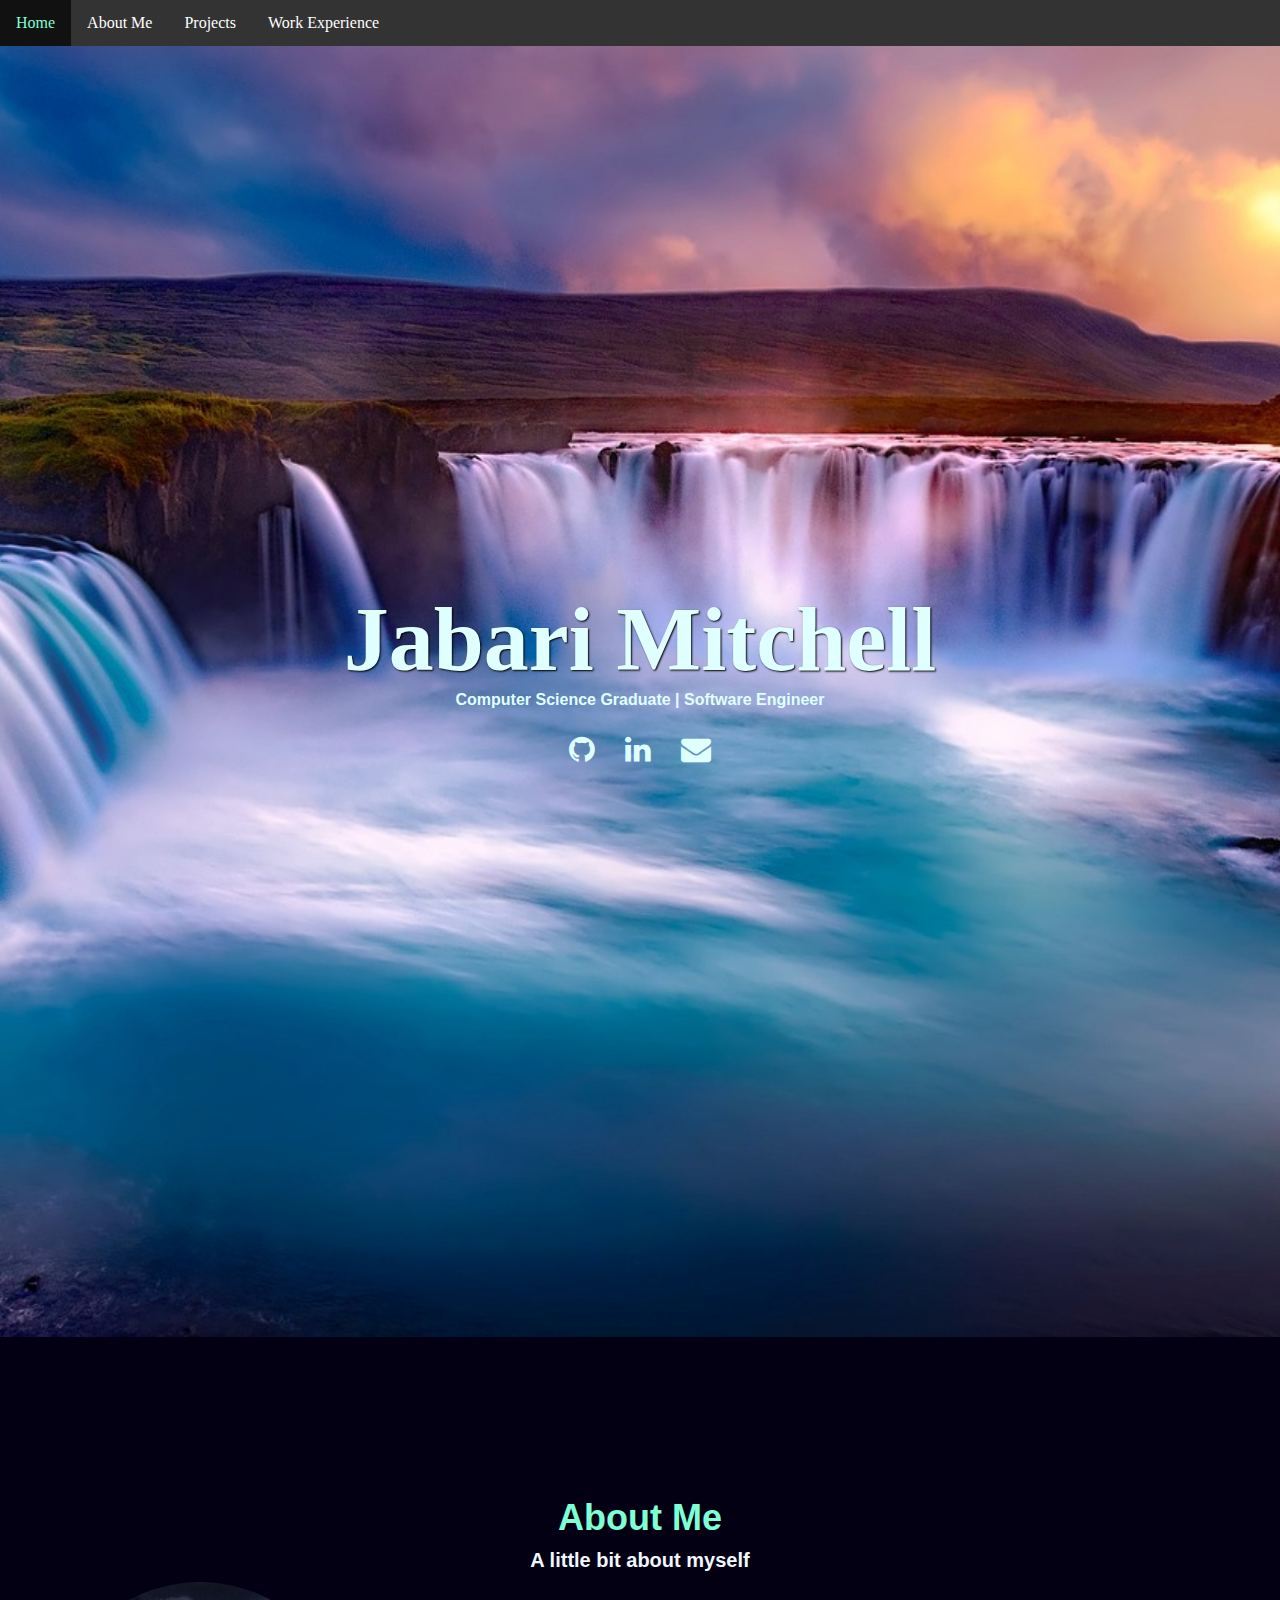
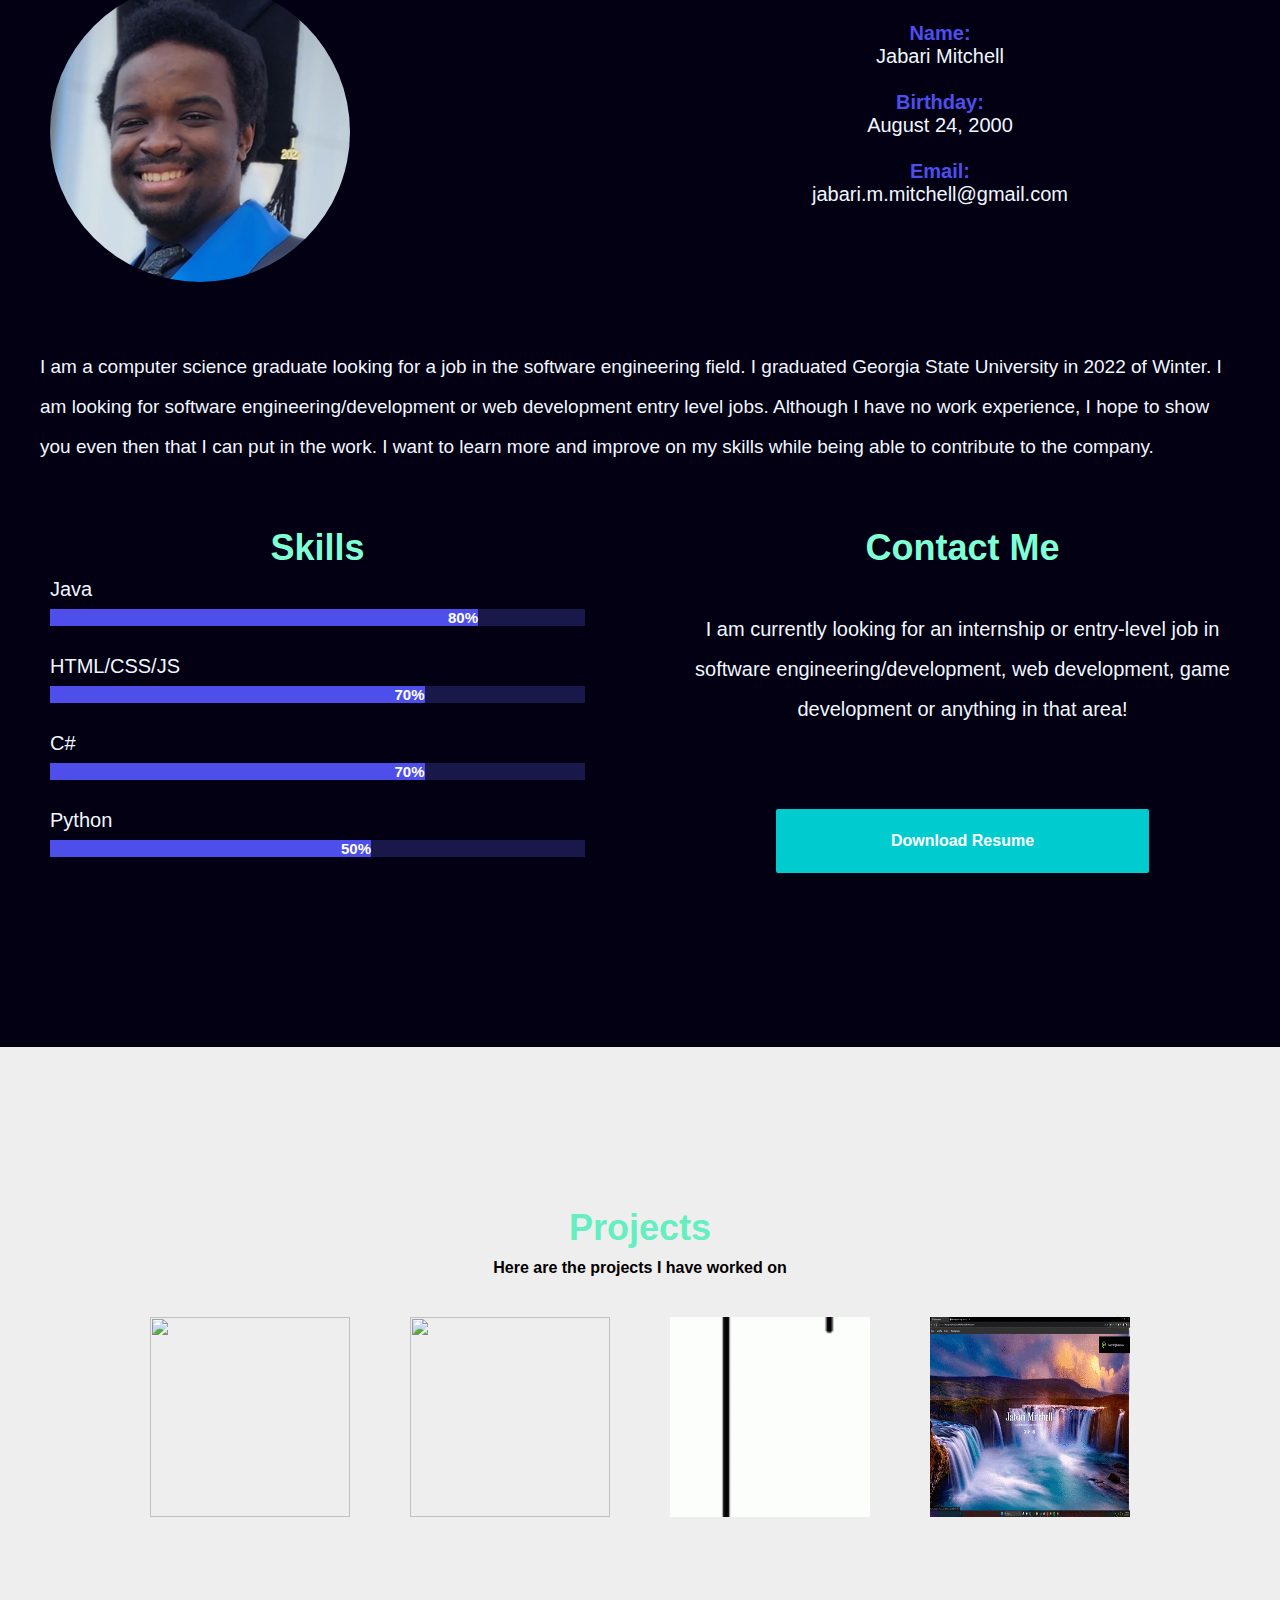
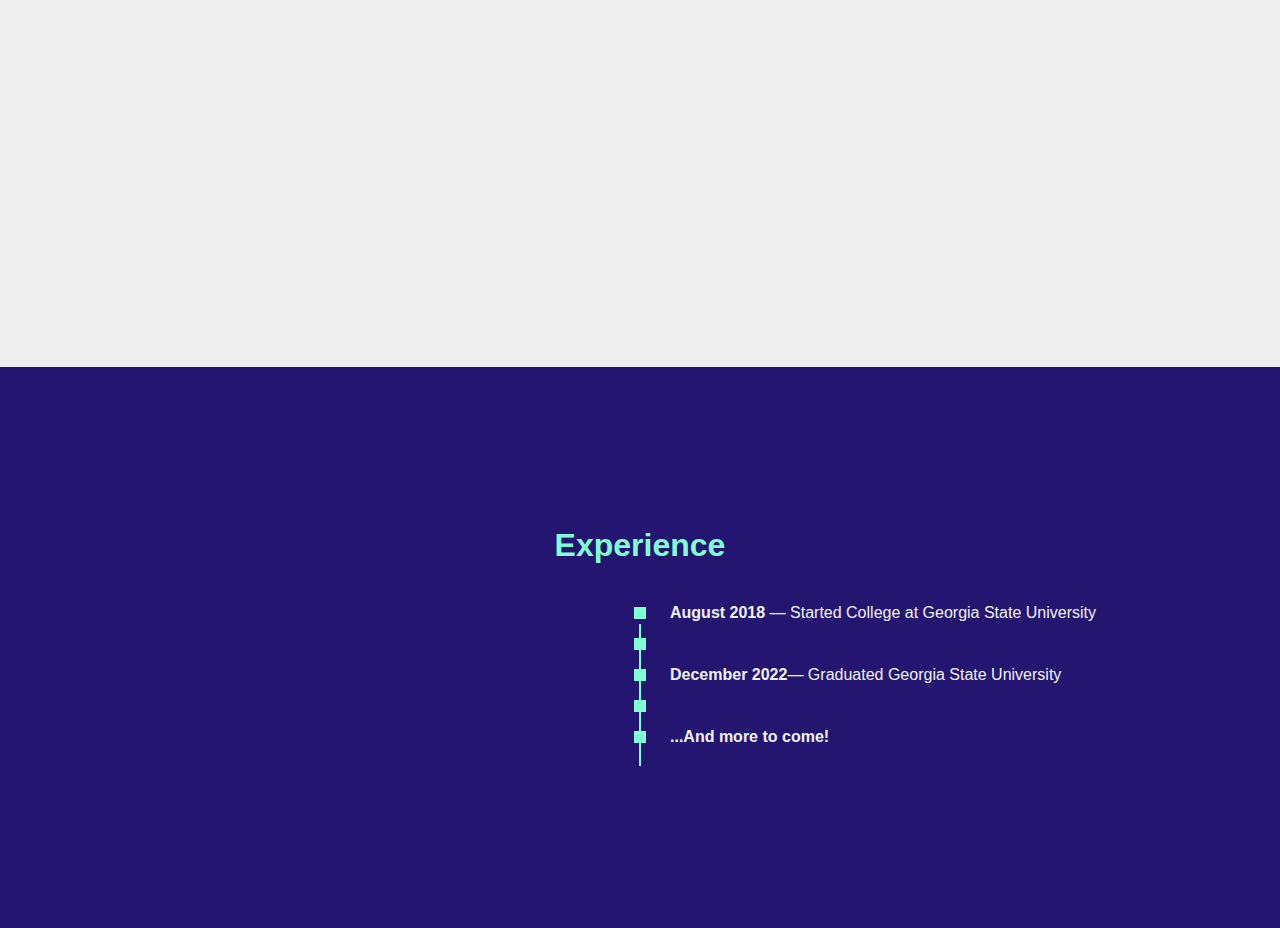
==== index.html @ 63188119 "rename main website file" ====
<!DOCTYPE html>

<html>
<head>
<!--link rel="stylesheet" href="https://www.w3schools.com/w3css/4/w3.css"-->
<meta name="viewport" content="width=device-width, initial-scale=1.0">
<link rel ="stylesheet" href ="mywebsite.css">
<link rel="stylesheet" href="https://cdnjs.cloudflare.com/ajax/libs/font-awesome/4.7.0/css/font-awesome.min.css">
<link rel="stylesheet" href="secondPage.css">
<link rel="stylesheet" href="thirdpage.css">
<link rel="stylesheet" href="fourthPage.css">

</head>
    <body>
        <!--header-->
            <ul class="navbar">
                <li><a class = "nav" href="#first">Home</a></li>
                <li><a class = "nav" href="#about">About Me</a></li>
                <li class = "dropdown"> 
                    <a class = "dropdownbutton" href="#projects">Projects</a>
                    <div class = "dropdown-list">
                        <a href = "Projects.html">Project 1</a>
                        <a href = "Projects.html">Project 2</a>
                        <a href = "Projects.html">Project 3</a>
                    </div>
                </li>
                <li> <a class = "nav" href="workExp.html">Work Experience</a></li>
            </ul>
        <!--/header-->
        <div id="first" class="firstpage" style="height: 1291px;">
            <div class= "intro">
                <h1>Jabari Mitchell</h1>
                <h3>
                    <span>Computer Science Graduate</span>
                     | 
                    <span>Software Engineer</span>
                </h3>
                <ul class="socials">
                    <li class="socials">
                        <a href = "https://github.com/jmitchell8441">
                            <i class = "fa fa-github"></i>
                        </a>
                    </li>
                    <li class="socials">
                        <a href = "https://www.linkedin.com/in/jmitchell441/">
                            <i class = "fa fa-linkedin"></i>
                        </a>
                    </li>
                    <li class="socials">
                        <a href = "mailto:jabari.m.mitchell@gmail.com">
                            <i class = "fa fa-envelope"></i>
                        </a>
                    </li>
                </ul>
            </div>

        </div>
        <!-- This is the about page -->
        <div id="about" class="secondpage" >
            <div class ="aboutme">
                <h1 style="margin-bottom: 10px;">About Me</h1>
                <h2>A little bit about myself</h2>
                    <div class="two">
                        
                        <div class="twochild"><img src="images/profile.jpg" style="height: 300px; width: 300px; border-radius: 50%;"></div>
                        <div class="twochild" style="text-align: center;">
                            <p>
                                <br>
                                <h4>Name:</h4>Jabari Mitchell<br><br>
                                <h4>Birthday: </h4>August 24, 2000<br><br>
                                <h4>Email: </h4>jabari.m.mitchell@gmail.com<br><br>
                            </p>
                        </div>
                    </div>
                    <div class="aboutinfo">
                        <p> I am a computer science graduate looking for a job in the software engineering field. 
                        I graduated Georgia State University in 2022 of Winter. I am looking for software engineering/development 
                        or web development entry level jobs. Although I have no work experience, I hope to show you even then
                        that I can put in the work. I want to learn more and improve on my skills while being able to contribute
                        to the company.</p>
                        </div>
            </div>
            <div class="aboutme">
            <div class="two">
                <div class="twochild" style="padding-right: 100px;">
                    <h1>Skills</h1>
                    <p>Java</p>
                        <div class="containerskill">
                            <div class="skill java">80%</div>
                        </div>
                        <p>HTML/CSS/JS</p>
                        <div class="containerskill">
                            <div class="skill htmlcssjs">70%</div>
                        </div>
                        <p>C#</p>
                        <div class="containerskill">
                            <div class="skill csharp">70%</div>
                        </div>
                        <p>Python</p>
                        <div class="containerskill">
                            <div class="skill python">50%</div>
                        </div>
                    </div>
                    <div class="twochild">
                        <h1>Contact Me</h1>
                        <p style="text-align:center;"> <br>I am currently looking for an internship or entry-level job in software engineering/development, web development, game development or anything in that area! <br><br><br> <a href="files/Jabari Mitchell - Resume 2.docx" title="Download Resume" class="resume" style="text-align: center;">Download Resume</a></p>
                    </div>
                    </div>
                </div>
            </div>
            <div id="projectabs" class="thirdpage">
                <div class="header"> 
                    <h1>Projects</h1>
                    <h2 style="margin-bottom:10px;">  Here are the projects I have worked on</h2>
                </div>
                <div class="grid">
                    <div class="gridelements">
                        <div class="projectpic">
                            <img src="images/project1.gif">
                        </div>
                        <a href="https://github.com/jmitchell8441/FInal-Project-3D-Compuiter-Graphics" target="_blank">
                            <div class="projdesc">
                                <h5>Grapple Adventure</h5>
                                <p>Unity game using C#</p>
                            </div>
                        </a>
                    </div>
                        
                    <div class="gridelements">
                        <div class="projectpic">
                            <img src="images/project2.gif">
                        </div>
                    <a href="https://github.com/jmitchell8441/15piecepuzzle" target="_blank">
                        <div class="projdesc">
                            <h5>15-Piece Puzzle</h5>
                            <p>Javascipt puzzle with multiple features</p>
                        </div>
                    </div>
                    </a>
                    <div class="gridelements">
                        <div class="projectpic"><img src="images/project3.gif"></div>
                        <a href="https://github.com/jmitchell8441/php-hangman" target="_blank">
                            <div class="projdesc">
                                <h5>PHP Hangman</h5>
                                <p>hangman game using php</p>
                            </div>
                        </a>
                    </div>
                    <div class="gridelements">
                        <div class="projectpic"><img src="images/website.gif"></div>
                            <div class="projdesc">
                              <h5>This Website</h5>
                              <p>Website using HTML and CSS</p>
                            </div>
                        </div>
                    </div>
                    
                    
                    
                </div>

                

            </div>

            <div id="timelines" class="fourthpage">
                <div class="timeline-area">
                    <div class="container">
                      <div class="timelines">
                        <h2>Experience</h2>
                      </div>
                      <div class="all-timelines">
                        <!--SINGLE TIMELINE-->
                        <div class="single-timeline d-flex-2">
                          <div class="timeline-blank"></div>
                          <div class="timeline-text d-flex-2">
                            <span>
                              <h6>August 2018</h6> — Started College at Georgia State University
                            </span>
                            <div class="t-square"></div>
                          </div>
                        </div>
                        <!--SINGLE TIMELINE-->
                        <div class="single-timeline d-flex-2">
                          <div class="timeline-blank"></div>
                          <div class="timeline-text d-flex-2">
                            <span>
                              
                            </span>
                            <div class="t-square"></div>
                          </div>
                        </div>
                        <!--SINGLE TIMELINE-->
                        <div class="single-timeline d-flex-2">
                          <div class="timeline-blank"></div>
                          <div class="timeline-text d-flex-2">
                            <span>
                              <h6>December 2022 </h6>— Graduated Georgia State University
                            </span>
                            <div class="t-square"></div>
                          </div>
                        </div>
                        <!--SINGLE TIMELINE-->
                        <div class="single-timeline d-flex-2">
                          <div class="timeline-blank"></div>
                          <div class="timeline-text d-flex-2">
                            <span>
                              
                            </span>
                            <div class="t-square"></div>
                          </div>
                        </div>
                        <div class="single-timeline d-flex-2">
                          <div class="timeline-blank"></div>
                          <div class="timeline-text d-flex-2">
                            <span>
                              <h6> ...And more to come!</h6>
                            </span>
                            <div class="t-square"></div>
                          </div>
                        </div>
                        
                      </div>
                    </div>
                      </div>
                </div>
            </div>
        </div>
    </body>

</html>
---- mywebsite.css ----
html, body, div, span, object, iframe, h1, h2, h3, h4, h5, h6, p, blockquote, pre, abbr, address, cite, code, del, dfn, em, img, ins, kbd, q, samp, small, strong, sub, sup, var, b, i, dl, dt, dd, ol, ul, li, fieldset, form, label, legend, table, caption, tbody, tfoot, thead, tr, th, td, article, aside, canvas, details, figcaption, figure, footer, header, hgroup, menu, nav, section, summary, time, mark, audio, video {
  margin: 0;
  padding: 0;
  border: 0;
  outline: 0;
  font-size: 100%;
  vertical-align: center;
  background: transparent;
  scroll-behavior: smooth;
}

header{
  min-height: 500px;
  width: 100%;
  text-align: center;
  overflow: hidden;
  
}

ul.navbar{
  position: sticky;
  top: 0;
  list-style-type: none;
  margin: 0;
  padding: 0;
  overflow: hidden;
  width: auto;
  background-color: #333;
  text-align: center;
  z-index: 10;
}
div.firstpage{
  width: 100%;
  background: black url(images/waterfall.jpg) no-repeat top center;
  background-size: cover !important;
  text-align: center;
  vertical-align: center;
  display: flex;
  align-items: center;
}
  
li {
  float: left;
}
  
.nav, .dropdownbutton{
    display: block;
    color: white;
    text-align: center;
    padding: 14px 16px;
    text-decoration: none;
  }
  
  /* Change the link color to #111 (black) on hover */
li a.nav:hover, .dropdown:hover {
    background-color: #111;
    color:aquamarine;
  }

.selected{
    background-color: #111;
    display: block;
    color: aquamarine;
    text-align: center;
    padding: 14px 16px;
    text-decoration: none;
}


  li.dropdown {
    display: inline-block;
}

.dropdown-list a {
  color: black;
  padding: 12px 16px;
  text-decoration: none;
  display: block;
  text-align: left;
  z-index: 10;
}

.dropdown-list{
  display: none;
  position: absolute;
  background-color: #f9f9f9;
  min-width: 160px;
  box-shadow: 0px 8px 16px 0px rgba(0,0,0,0.2);
  z-index: 1;
}

.dropdown:hover .dropdown-list {
  display: block;
}

.dropdown-list a:hover {
  background-color: gainsboro;
  color: black;
}

.firstpage h1{
  font-size: 90px;
  font: 'Gill Sans', sans-serif;
  color:lightcyan;
  text-align: center;
  text-shadow: 1px 1px 2px black;
}
.intro{
  vertical-align: middle;
  margin-left: auto;
  margin-right: auto;
}

h3{
  color:lightcyan;
  text-align: center;
}

.btn {
  background-color: aqua;
  border: none;
  color: white;
  padding: 12px 16px;
  font-size: 16px;
  cursor: pointer;
  text-align: center;
}

ul.socials {
  margin: 24px 0;
  padding: 0;
  font-size: 30px;
  text-align: center;
  text-decoration: none;
  list-style-type: none;
  display: inline-block;
}

li.socials{
  display: inline-block;
  margin: 0 15px;
  padding: 0;
}

.socials li a{
  color:lightcyan;
  text-align: center;
  transform: translate(-50%, -50%);
}
---- secondPage.css ----
.secondpage{
    padding-top: 10rem;
    padding-bottom: 10rem;
    background-color: #030014;
    color:aliceblue;
    max-width: 100%;
    font-size: 20px;
    font-family: 'opensans-regular', sans-serif;
}



.secondpage h1, h2, h3, h4, h5{
    font-family: 'opensans-bold', sans-serif; 
    text-align: center;
}

.secondpage h1{
    font-size: 36px;
    color: aquamarine;
    text-align: center;
}

.secondpage h4{
    color: #4E4FEB;
}

.secondpage p{
    line-height: 40px;
}


.two{
    background-color:transparent;
    width:100%; 
    display:flex;
}
.personal{
    background-color: transparent;
    width: 500px;
    margin:auto;
    float: left;
}
.twocolumn{
    float:left;
    background-color: transparent;

}

.aboutme{
    background-color:transparent;
    margin: auto;
    width: 1200px;
}

.aboutinfo{
    padding-top: 50px;
    padding-bottom: 50px;
    font-size: 19px;
}

.twochild{
    float:left;
    padding: 10px;
    background-color: transparent;
    width:50%;
}

.containerskill {
    background-color: #18184b;
    width: 100%;
}

.skill {
    background-color: #4E4FEB;
    color: white;
    font-weight: bold;

    padding: .01px;
    text-align: right;
    font-size: 15px;
    margin-top: 5x;
    margin-bottom: 20px;
    margin-right: 10px;
}

.java {
    width: 80%;
}

.python {
    width: 60%;
}

.htmlcssjs{
    width: 70%;
}

.csharp{
    width: 70%;
}

.resume{
    width: 60%;
    text-decoration: none;
    border: none;
    color: #EEEEEE;
    padding: 12px 26px;
    text-align: center;
    display: inline-block;
    font-size: 16px;
    margin: 4px 2px;
    transition-duration: 0.4s;
    cursor: pointer;
    background-color: rgba(0, 255, 255, 0.801); 
    color: white;
    border-radius: 2px;
    margin: auto;
    font-weight: bold;
}
.resume:hover{
    background-color:#4E4FEB;
}
---- thirdpage.css ----
.thirdpage{
    padding-top: 10rem;
    padding-bottom: 10rem;
    background-color: #EEEEEE;
    color:black;
    max-width: 100%;
    text-align: center;
    font-family: 'Franklin Gothic Medium', 'Arial Narrow', Arial, sans-serif;
    display: block;
    overflow: auto;
    min-height: 600px;
}

.thirdpage h1{
    font-size: 36px;
    color: rgb(101, 238, 192);
    text-align:center;
    margin-bottom: 10px;
}

.grid{
    max-width: 1040px;
    height: 400px;
    padding-top: 20px;
    margin:auto;
}

.gridelements{
    width:200px;
    height:200px;
    float: left;
    padding: 10px 30px;
    position: relative;
}

.gridelements img{
    width: 100%;
    height: 100%;
}

.projectpic{
    position: absolute;
    width:200px;
    height:200px;
}

.projdesc{
    background-color: rgba(0, 0, 0, 0.548);
    width:200px;
    height:200px;
    position: absolute;
    opacity: 0%;
    transition-duration: 0.5s;
    z-index: 9;
    text-decoration: none;
    color:#EEEEEE;
}

.projdesc:hover{
    opacity: 100%
}
---- fourthPage.css ----
.fourthpage {
    box-sizing: border-box;
    background-color: #241571;
    font-family: Helvetica, sans-serif;
    padding-top: 5rem;
    padding-bottom: 5rem;
  }
  .fourthpage * {
    margin: 0;
    padding: 0;
  }
  
  .fourthpage body {
    background-color: #1d2123;
    font-family: "Inter", sans-serif;
  }
  
  .fourthpage ul {
    list-style: none;
    margin: 0 !important;
  }
  
  .fourthpage a {
    text-decoration: none !important;
    display: inline-block;
  }
  
  .fourthpage img {
    max-width: 100%;
  }
  
  .fourthpage button:focus {
    outline: none;
  }
  
  .fourthpage h1,
  .fourthpage h2,
  .fourthpage h3,
  .fourthpage h4,
  .fourthpage h5,
  .fourthpage h6 {
    color: black;
    margin: 0;
  }
  .fourthpage p {
    font-size: 14px;
    line-height: 26px;
    margin: 0;
  }
  .container {
    width: 100%;
    max-width: 1140px;
    padding: 0 15px;
    box-sizing: border-box;
    margin: 0 auto;
  }
  .timelines h2 {
    text-align: center;
    color: aquamarine;
    font-weight: 600;
    margin-bottom: 40px;
    font-size: 32px;
  }
  .d-flex-2 {
    display: flex;
    align-items: center;
  }
  .timeline-area {
    padding: 80px 0;
  }
  .all-timelines {
    position: relative;
  }
  .all-timelines::before {
    content: "";
    position: absolute;
    left: 0;
    right: 0;
    margin: auto;
    height: 100%;
    width: 2px;
    background: aquamarine;
    top: 20px;
  }
  .single-timeline {
    margin-bottom: 22px;
  }
  .timeline-blank {
    width: 50%;
  }
  .timeline-text {
    width: 50%;
    padding-left: 30px;
    -webkit-box-sizing: border-box;
    box-sizing: border-box;
    position: relative;
  }
  .timeline-text h6 {
    color: #f0f1f2;
    font-weight: 900;
    display: inline-block;
    font-size: 1rem;
  }
  .timeline-text span {
    color: #f0f1f2;
    display: block;
    width: 100%;
  }
  .single-timeline:nth-child(even) .timeline-text span {
    text-align: right;
  }
  .t-square {
    content: "";
    position: absolute;
    width: 12px;
    height: 12px;
    left: -6px;
    background: aquamarine;
  }
  .single-timeline:nth-child(even) {
    -webkit-box-orient: horizontal;
    -webkit-box-direction: reverse;
    -ms-flex-direction: row-reverse;
    flex-direction: row-reverse;
  }
  .single-timeline:nth-child(even) .t-square {
    right: -6px;
    left: unset;
  }
  .single-timeline:nth-child(even) .timeline-text {
    padding-left: 0;
    padding-right: 30px;
    text-align: right;
  }
  
  @media all and (max-width: 991px) {
  }
  @media all and (max-width: 768px) {
    .all-timelines::before {
      right: unset;
      top: 0;
    }
    .single-timeline:nth-child(2n) .timeline-text {
      padding-left: 30px;
      padding-right: 0;
      text-align: left;
    }
    .single-timeline:nth-child(2n) .t-square {
      left: -6px;
      right: unset;
    }
    .timeline-blank {
      display: none;
    }
    .timeline-text {
      width: 100%;
    }
    .single-timeline:nth-child(even) .timeline-text span {
      text-align: left !important;
    }
  }
  @media all and (max-width: 575px) {
  }
  @media all and (max-width: 360px) {
    .all-timelines::before {
      top: 32px;
    }
  }
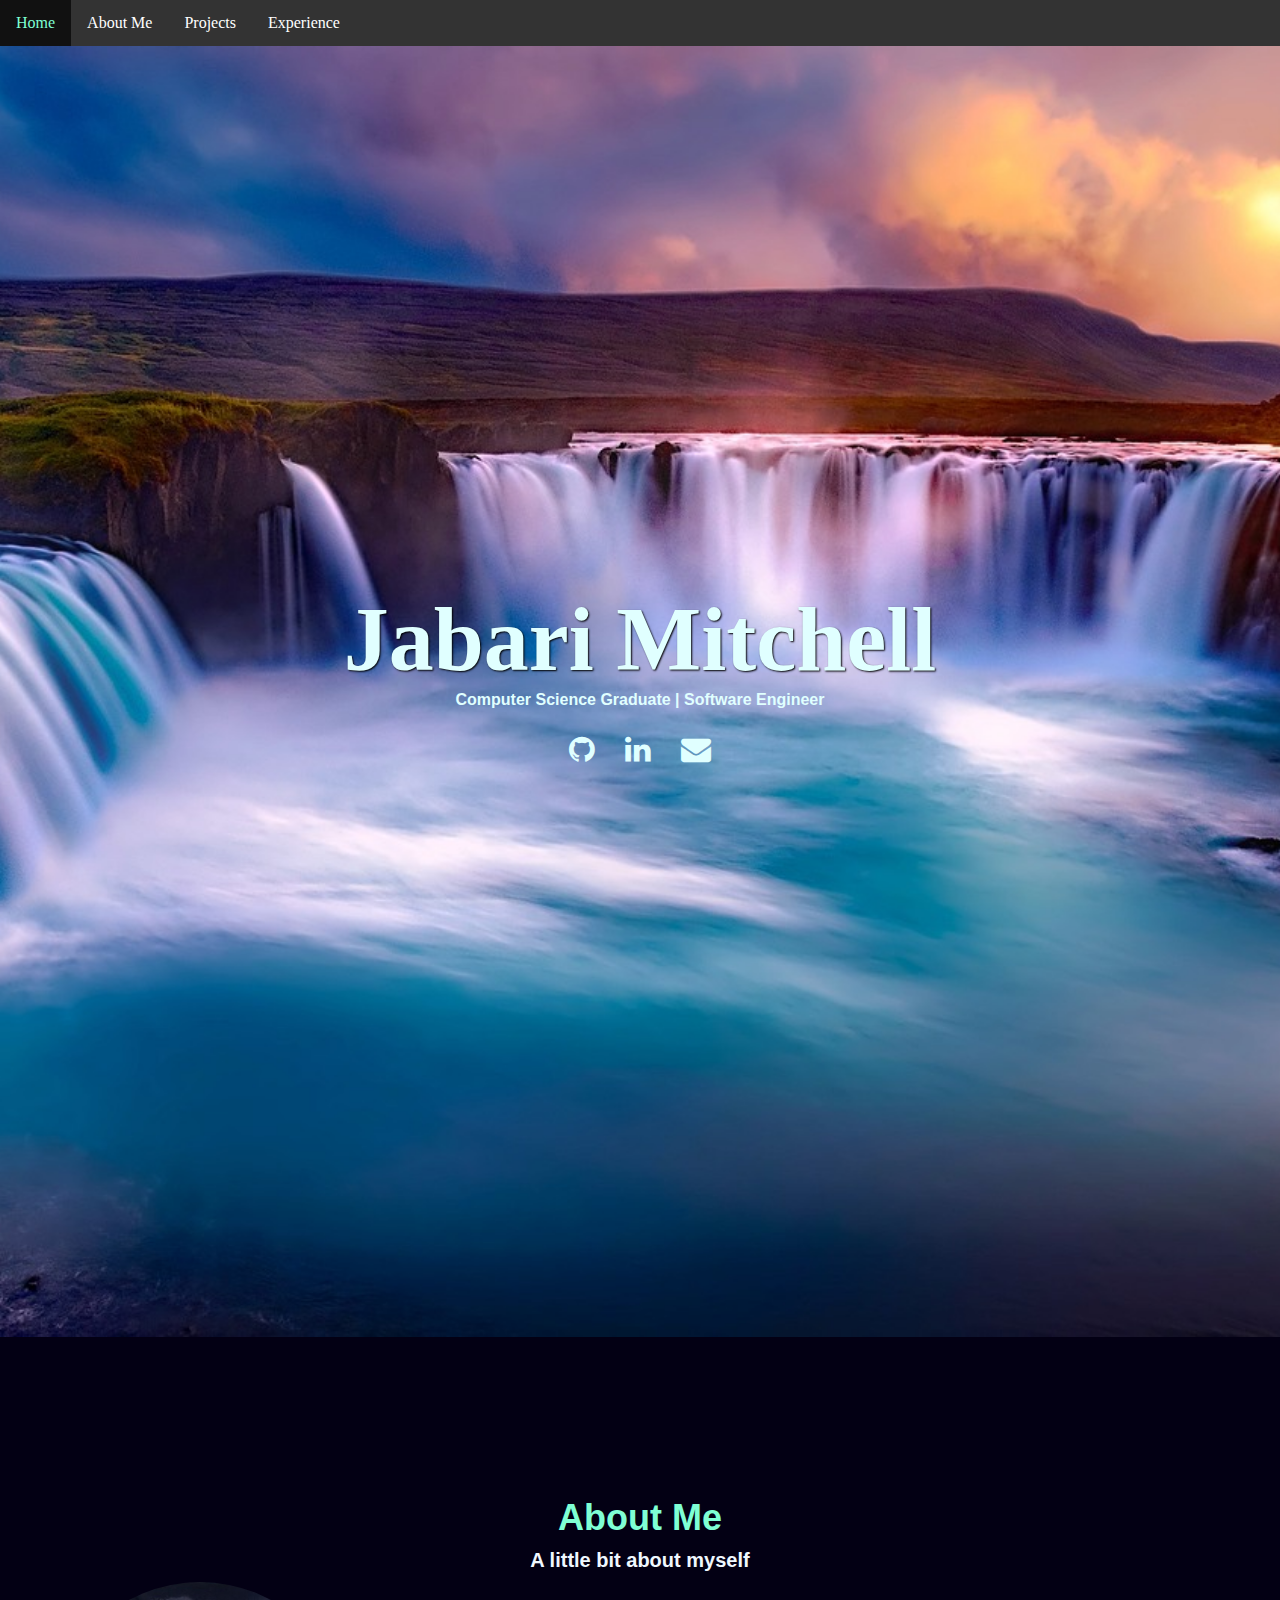
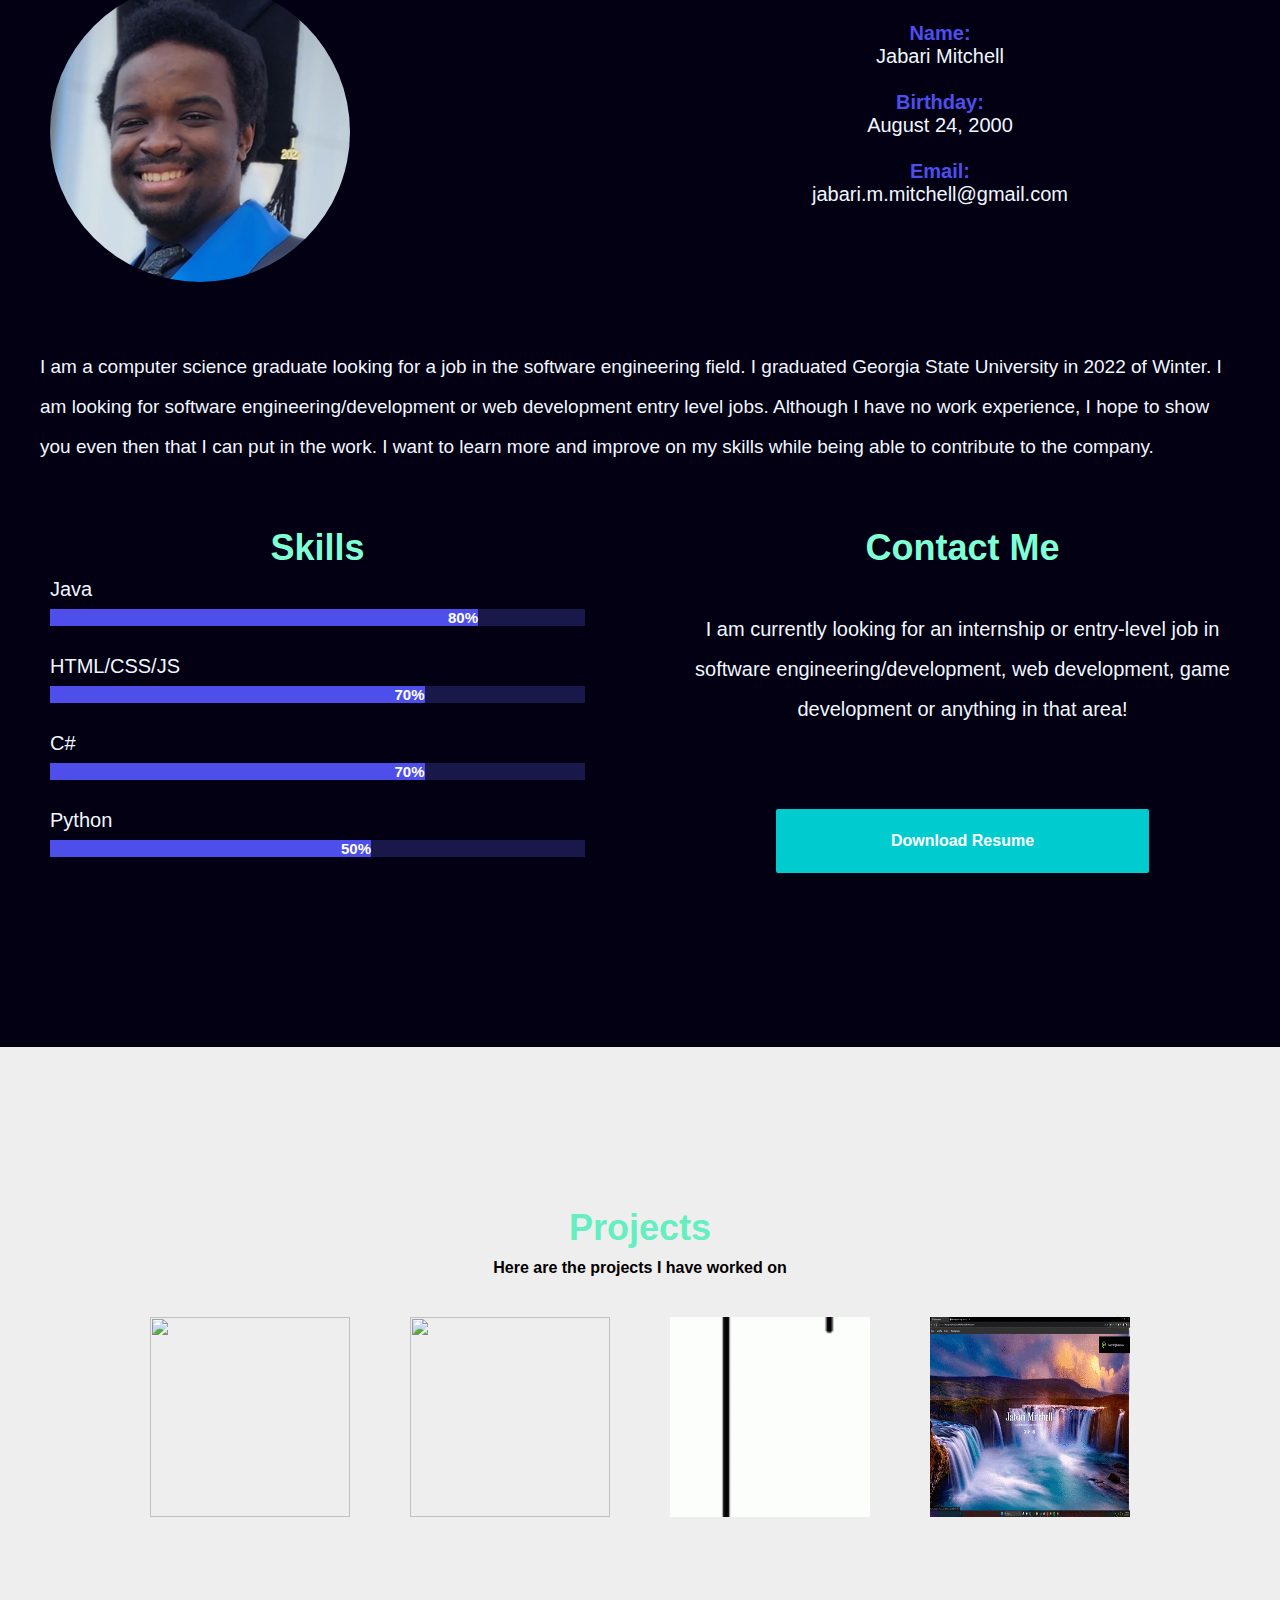
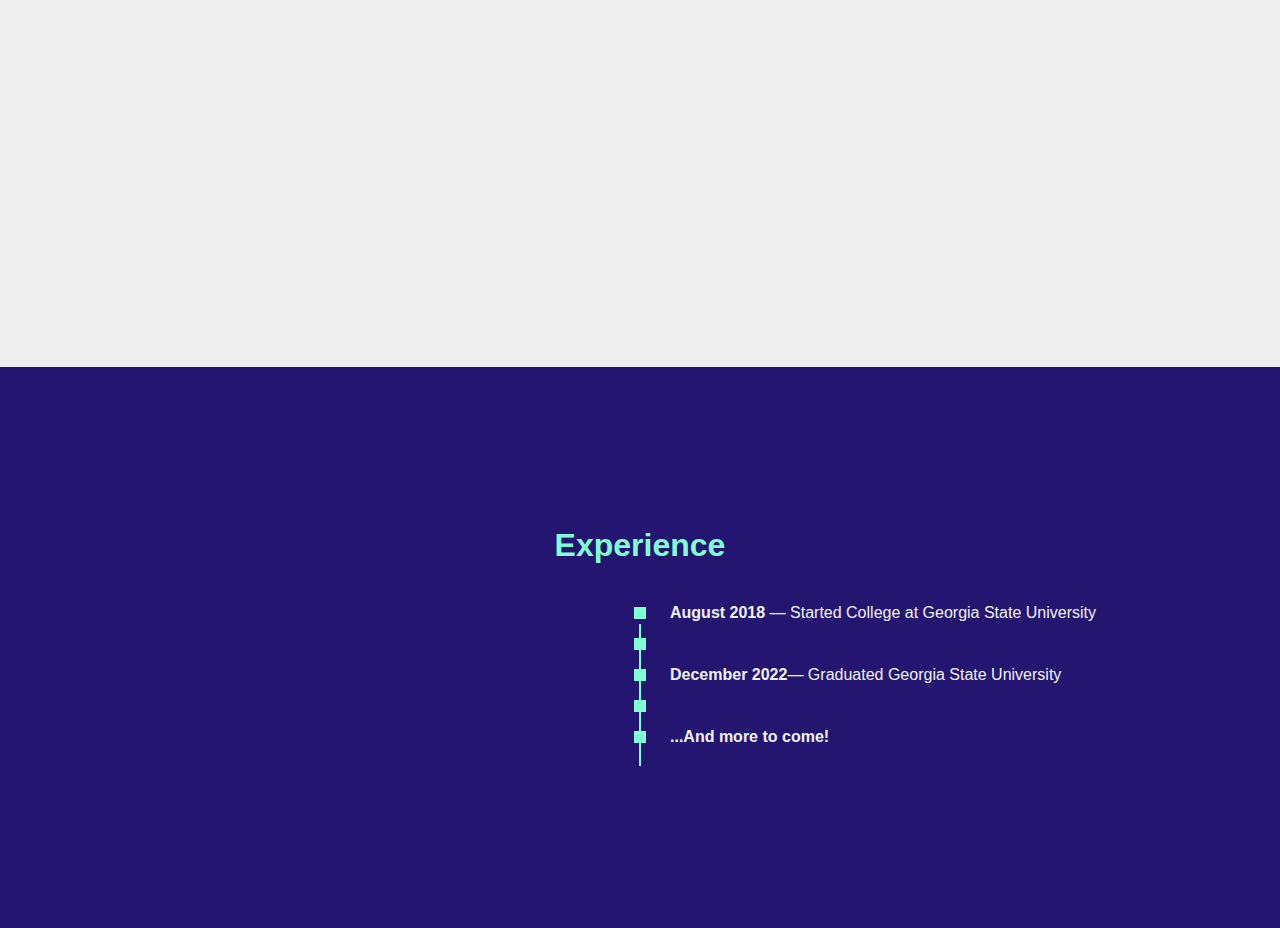
==== commit 4a218d74: "nav bar fixes" ====
--- a/index.html
+++ b/index.html
@@ -17,14 +17,14 @@
                 <li><a class = "nav" href="#first">Home</a></li>
                 <li><a class = "nav" href="#about">About Me</a></li>
                 <li class = "dropdown"> 
-                    <a class = "dropdownbutton" href="#projects">Projects</a>
+                    <a class = "dropdownbutton" href="#projectabs">Projects</a>
                     <div class = "dropdown-list">
                         <a href = "Projects.html">Project 1</a>
                         <a href = "Projects.html">Project 2</a>
                         <a href = "Projects.html">Project 3</a>
                     </div>
                 </li>
-                <li> <a class = "nav" href="workExp.html">Work Experience</a></li>
+                <li> <a class = "nav" href="timelines">Experience</a></li>
             </ul>
         <!--/header-->
         <div id="first" class="firstpage" style="height: 1291px;">
